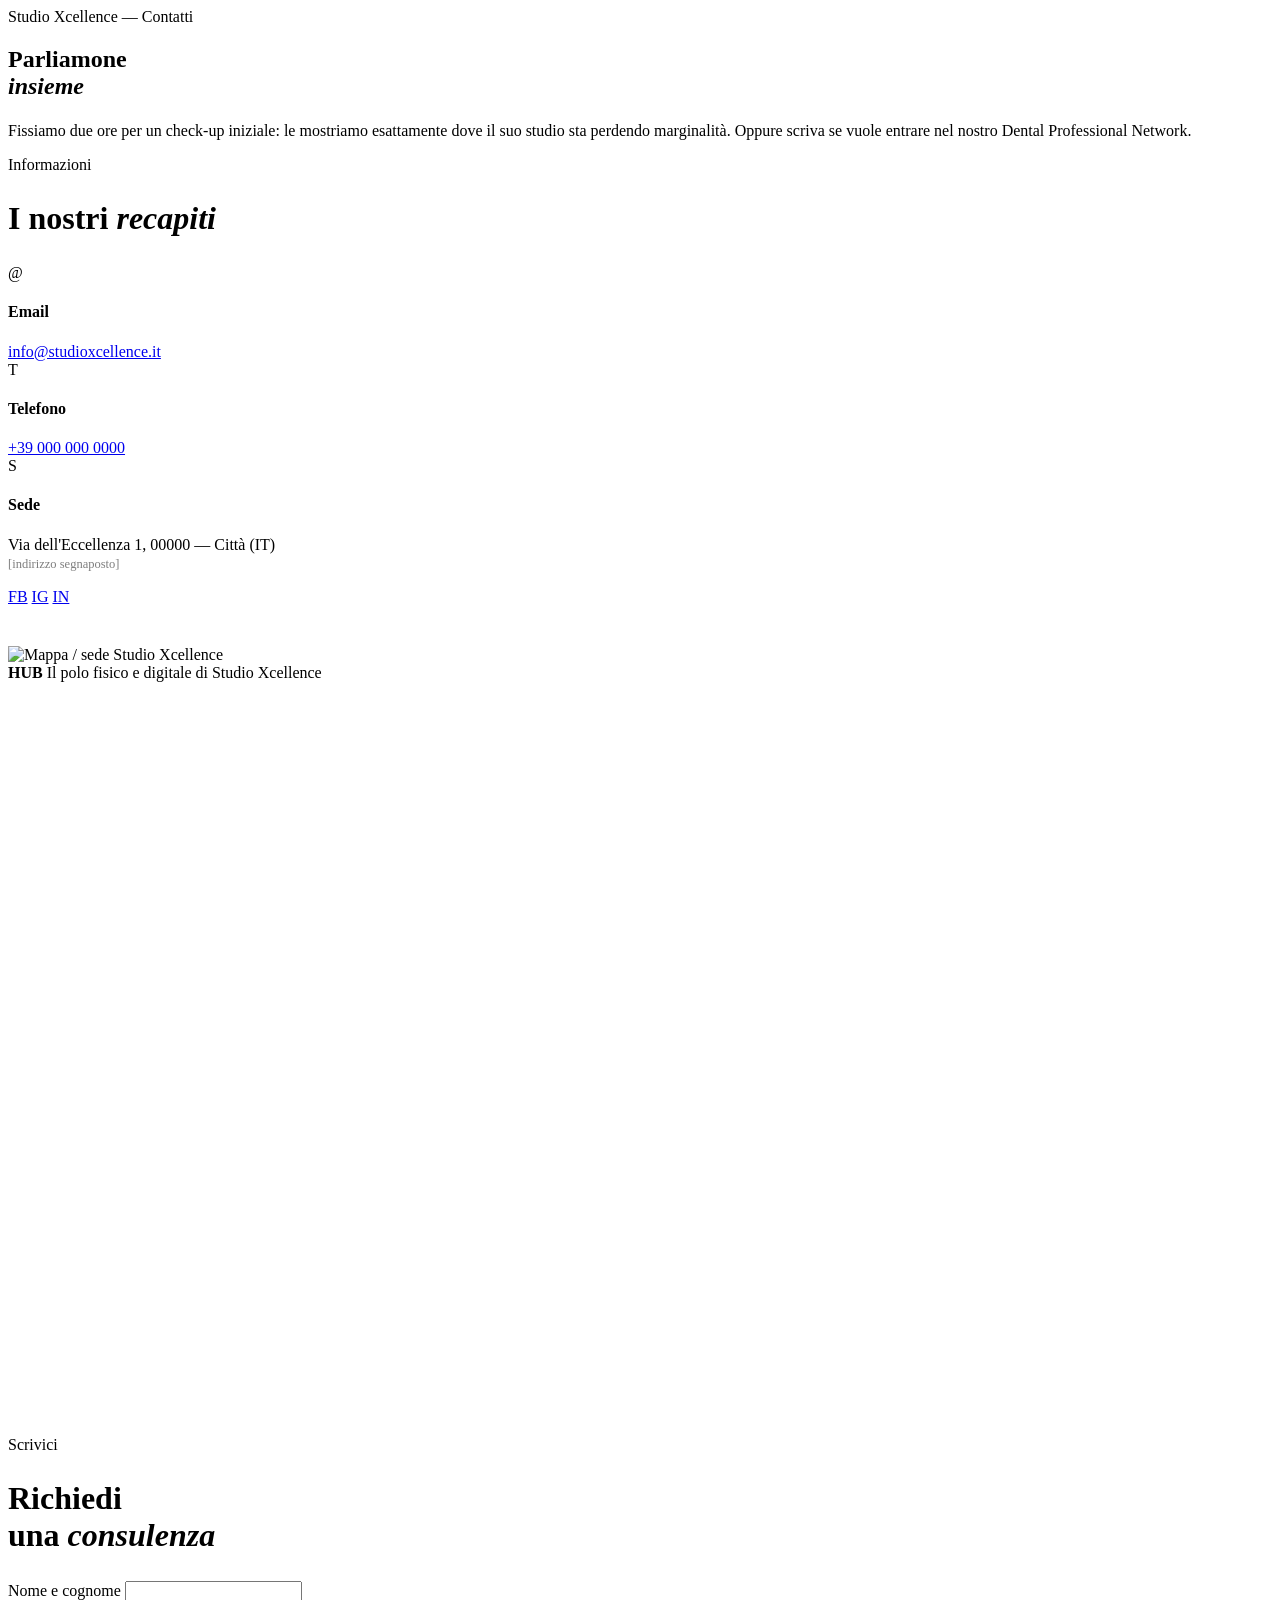
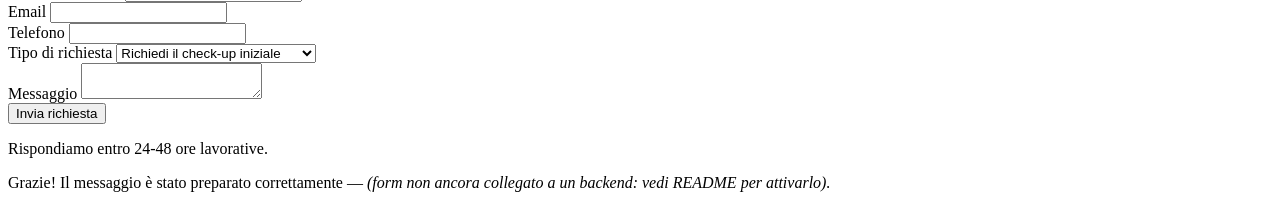
==== contatti.html @ 8a6b2408 "Add files via upload" ====
<!DOCTYPE html>
<html lang="it">
<head>
  <meta charset="UTF-8">
  <meta name="viewport" content="width=device-width, initial-scale=1.0">
  <title>Contatti — Studio Xcellence</title>
  <meta name="description" content="Prenota una consulenza o candidati al network di Studio Xcellence.">
  <link rel="icon" type="image/svg+xml" href="assets/images/logo.svg">
  <link rel="stylesheet" href="assets/css/style.css">
</head>
<body data-page="contatti">
  <div class="grain"></div>
  <div data-include="partials/header.html"></div>

  <main>

    <section class="page-hero">
      <div class="container">
        <span class="breadcrumb">Studio Xcellence — Contatti</span>
        <h1>Parliamone<br><em>insieme</em></h1>
        <p class="section-lead" style="margin-top:22px;">Fissiamo due ore per un check-up iniziale: le mostriamo esattamente dove il suo studio sta perdendo marginalità. Oppure scriva se vuole entrare nel nostro Dental Professional Network.</p>
      </div>
    </section>

    <section class="pad-section-sm on-light">
      <div class="container">
        <div class="contact-wrap">

          <!-- INFO -->
          <div class="reveal">
            <span class="eyebrow">Informazioni</span>
            <h2 class="section-title" style="font-size: 32px;">I nostri <em>recapiti</em></h2>

            <div class="contact-info-item">
              <div class="ic">@</div>
              <div>
                <h4>Email</h4>
                <a href="mailto:info@studioxcellence.it">info@studioxcellence.it</a>
              </div>
            </div>
            <div class="contact-info-item">
              <div class="ic">T</div>
              <div>
                <h4>Telefono</h4>
                <a href="tel:+390000000000">+39 000 000 0000</a>
              </div>
            </div>
            <div class="contact-info-item">
              <div class="ic">S</div>
              <div>
                <h4>Sede</h4>
                <p>Via dell'Eccellenza 1, 00000 — Città (IT)<br><span style="opacity:.5; font-size:12.5px;">[indirizzo segnaposto]</span></p>
              </div>
            </div>

            <div class="social-row">
              <a href="#" aria-label="Facebook">FB</a>
              <a href="#" aria-label="Instagram">IG</a>
              <a href="#" aria-label="LinkedIn">IN</a>
            </div>

            <div class="hero-visual" style="aspect-ratio: 16/10; margin-top: 40px;">
              <img src="assets/images/placeholder-wide-1.svg" alt="Mappa / sede Studio Xcellence">
              <div class="hero-badge" style="left:auto; right:24px;">
                <strong>HUB</strong>
                <span>Il polo fisico e digitale di Studio Xcellence</span>
              </div>
            </div>
          </div>

          <!-- FORM -->
          <div class="reveal">
            <span class="eyebrow">Scrivici</span>
            <h2 class="section-title" style="font-size: 32px;">Richiedi<br>una <em>consulenza</em></h2>

            <form id="contactForm" novalidate>
              <div class="grid grid-2" style="gap: 20px;">
                <div class="form-field">
                  <label for="nome">Nome e cognome</label>
                  <input type="text" id="nome" name="nome" required>
                </div>
                <div class="form-field">
                  <label for="email">Email</label>
                  <input type="email" id="email" name="email" required>
                </div>
              </div>
              <div class="grid grid-2" style="gap: 20px;">
                <div class="form-field">
                  <label for="telefono">Telefono</label>
                  <input type="tel" id="telefono" name="telefono">
                </div>
                <div class="form-field">
                  <label for="richiesta">Tipo di richiesta</label>
                  <select id="richiesta" name="richiesta">
                    <option>Richiedi il check-up iniziale</option>
                    <option>Diventa professionista partner</option>
                    <option>Informazioni sull'Academy</option>
                    <option>Altro</option>
                  </select>
                </div>
              </div>
              <div class="form-field">
                <label for="messaggio">Messaggio</label>
                <textarea id="messaggio" name="messaggio" required></textarea>
              </div>
              <button type="submit" class="btn btn-dark">Invia richiesta</button>
              <p class="form-note">Rispondiamo entro 24-48 ore lavorative.</p>
              <div class="form-success" id="formSuccess">Grazie! Il messaggio è stato preparato correttamente — <em>(form non ancora collegato a un backend: vedi README per attivarlo).</em></div>
            </form>
          </div>

        </div>
      </div>
    </section>

  </main>

  <div data-include="partials/footer.html"></div>
  <script src="assets/js/main.js"></script>
</body>
</html>
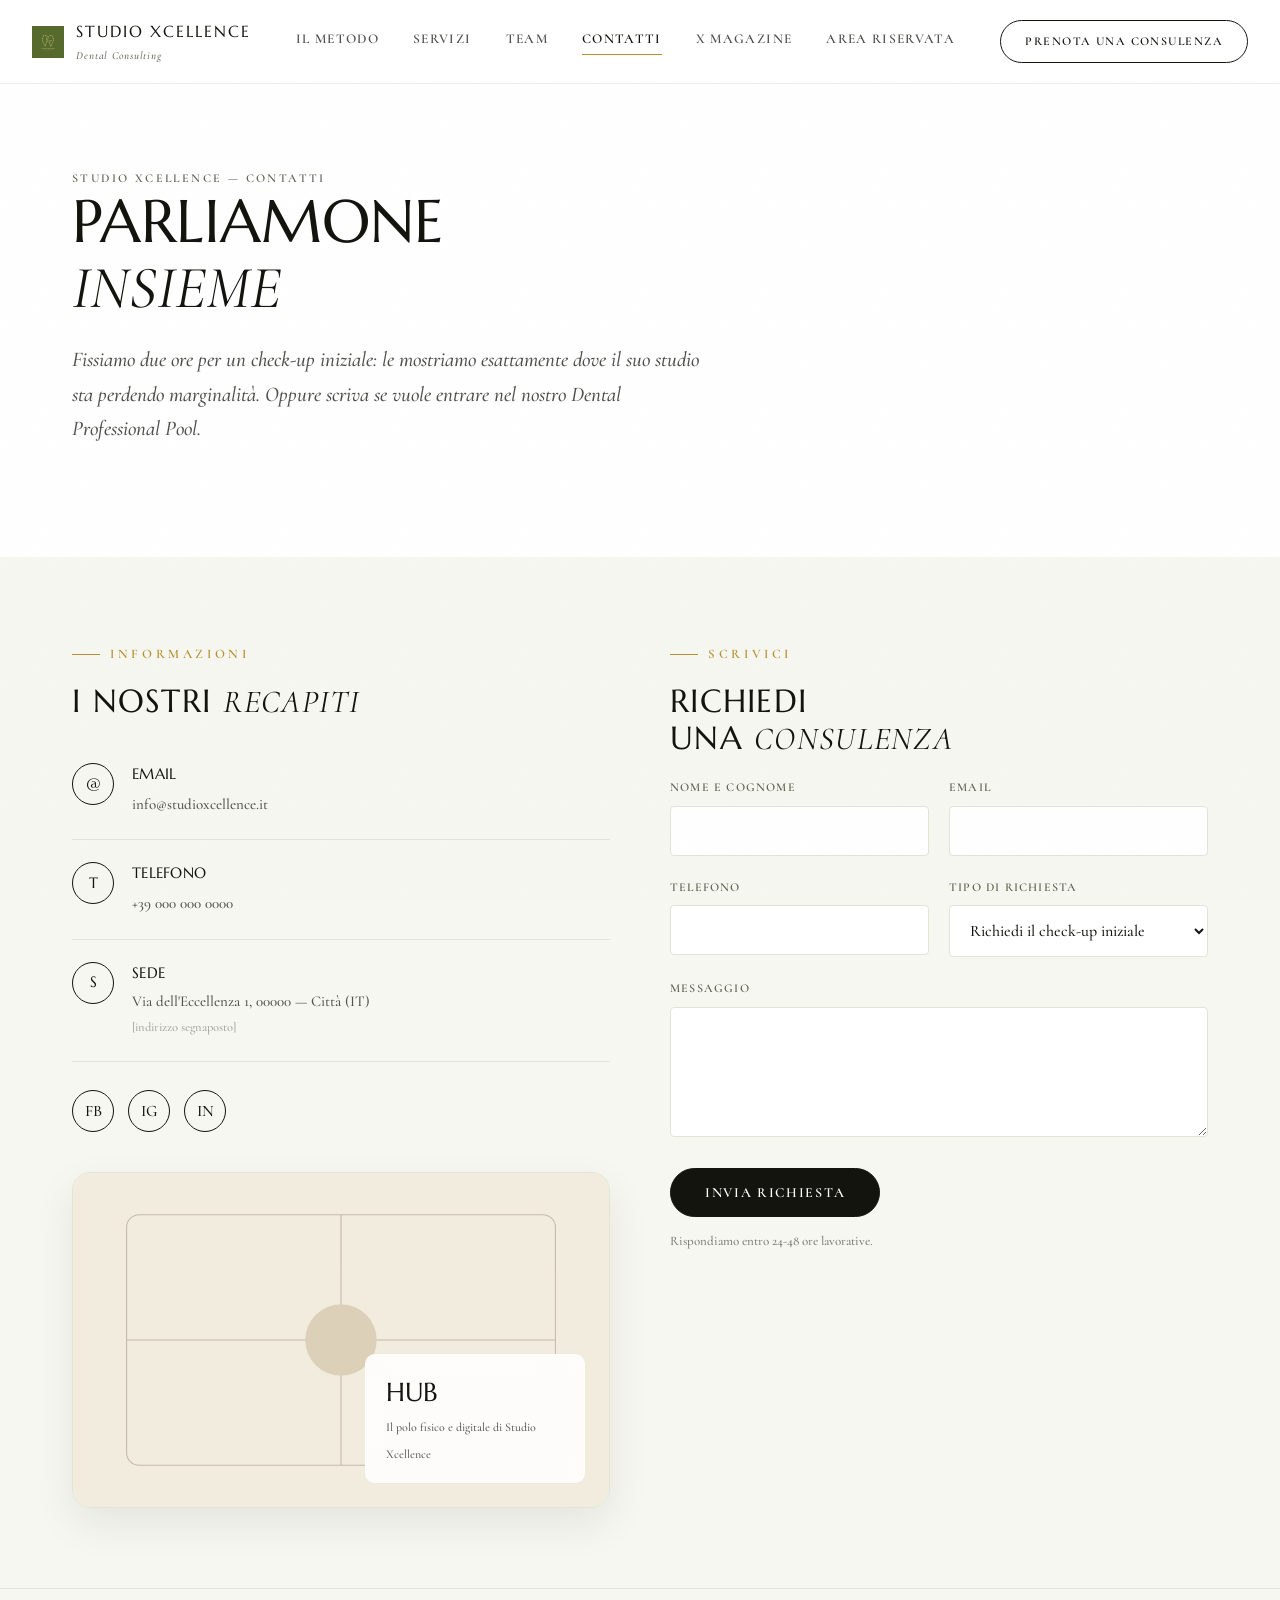
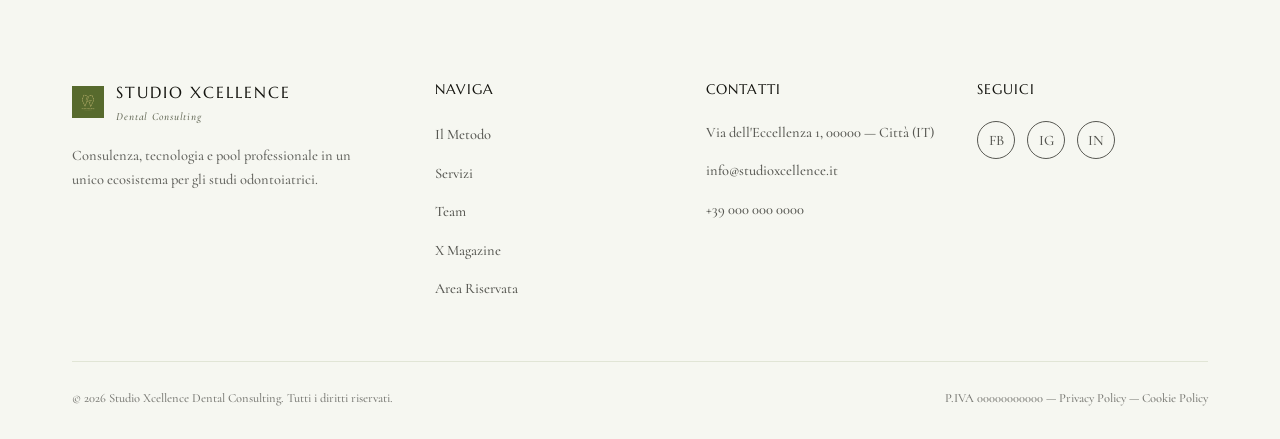
==== commit cbfa5e82: "Aggiunge Area Riservata (prototipo Xscore), logo reale e nuova palette verde/oro - Nuove pagine Area" ====
--- a/contatti.html
+++ b/contatti.html
@@ -4,8 +4,8 @@
   <meta charset="UTF-8">
   <meta name="viewport" content="width=device-width, initial-scale=1.0">
   <title>Contatti — Studio Xcellence</title>
-  <meta name="description" content="Prenota una consulenza o candidati al network di Studio Xcellence.">
-  <link rel="icon" type="image/svg+xml" href="assets/images/logo.svg">
+  <meta name="description" content="Prenota una consulenza o candidati al pool di Studio Xcellence.">
+  <link rel="icon" type="image/webp" href="assets/images/logo.webp">
   <link rel="stylesheet" href="assets/css/style.css">
 </head>
 <body data-page="contatti">
@@ -18,7 +18,7 @@
       <div class="container">
         <span class="breadcrumb">Studio Xcellence — Contatti</span>
         <h1>Parliamone<br><em>insieme</em></h1>
-        <p class="section-lead" style="margin-top:22px;">Fissiamo due ore per un check-up iniziale: le mostriamo esattamente dove il suo studio sta perdendo marginalità. Oppure scriva se vuole entrare nel nostro Dental Professional Network.</p>
+        <p class="section-lead" style="margin-top:22px;">Fissiamo due ore per un check-up iniziale: le mostriamo esattamente dove il suo studio sta perdendo marginalità. Oppure scriva se vuole entrare nel nostro Dental Professional Pool.</p>
       </div>
     </section>
 
--- a/assets/css/style.css
+++ b/assets/css/style.css
@@ -0,0 +1,1038 @@
+/* ==========================================================================
+   STUDIO XCELLENCE — stylesheet unico
+   Come è organizzato questo file (cerca i titoli in MAIUSCOLO):
+   1. FONT
+   2. VARIABILI (colori, spaziature) -> modifica qui per cambiare tutta la palette
+   3. RESET & BASE
+   4. UTILITY (bottoni, badge, testo)
+   5. HEADER / NAV
+   6. HERO
+   7. SEZIONI GENERICHE (titoli, card grid)
+   8. TEAM
+   9. METODO (timeline + tabella comparativa)
+   10. CONTATTI (form)
+   11. X MAGAZINE (testimonianze, articoli, FAQ)
+   12. FOOTER
+   13. TRANSIZIONE PAGINA
+   14. RESPONSIVE
+   ========================================================================== */
+
+/* 1. FONT --------------------------------------------------------------- */
+@import url('https://fonts.googleapis.com/css2?family=Marcellus&family=Cormorant:ital,wght@0,400;0,500;0,600;1,400;1,500&display=swap');
+
+/* 2. VARIABILI ------------------------------------------------------------
+   Palette "verde & oro" — dal brief originale del cliente (opzione 2) e
+   dai colori reali del logo (verde #576A2D, crema #F7DE95, campionati
+   direttamente dal file assets/images/logo.webp). Bianco netto di fondo,
+   nero vero per il testo, verde come colore protagonista (fascia piena
+   nella sezione "La soluzione"), oro come accento. Variante C scelta
+   dall'utente su 3 anteprime — vedi https://claude.ai/artifact/WJuPgYD2PzC4GzhGVdVqMY
+   Cambia questi valori per aggiornare i colori in tutto il sito.        */
+:root {
+  --bg:        #FFFFFF;   /* bianco netto, sfondo di ogni pagina */
+  --surface:   #F6F7F1;   /* bianco-salvia leggero, per card/pannelli/bande chiare */
+  --ink:       #14140F;   /* nero vero, testo principale e fondo scuro (transizione pagina) */
+  --ink-soft:  #5E6350;   /* salvia scuro, testo secondario/etichette/numeri */
+  --line:      #E1E5D6;   /* linea sottile, bordi e separatori */
+
+  --green:      #576A2D;  /* verde brand, identico al logo */
+  --green-deep: #3D4A1F;  /* verde brand più scuro, per hover */
+  --gold:       #B8912F;  /* oro, colore d'accento (opzione 2 del brief) */
+  --gold-soft:  #EFE2BB;  /* oro chiaro, per testo su fondo verde */
+
+  --radius-sm: 4px;
+  --radius-md: 10px;
+  --radius-lg: 18px;
+
+  --shadow-soft: 0 16px 40px rgba(20, 20, 15, 0.08);
+
+  --ease: cubic-bezier(0.65, 0, 0.35, 1);
+
+  --header-h: 84px;
+  --container: 1200px;
+
+  --font-display: 'Marcellus', Georgia, serif;
+  --font-serif: 'Cormorant', Georgia, serif;
+  --font-body: 'Cormorant', Georgia, serif;
+}
+
+/* 3. RESET & BASE --------------------------------------------------------- */
+* { box-sizing: border-box; margin: 0; padding: 0; }
+
+html { scroll-behavior: smooth; }
+
+body {
+  background: var(--bg);
+  color: var(--ink);
+  font-family: var(--font-body);
+  font-weight: 500;
+  line-height: 1.65;
+  overflow-x: hidden;
+  -webkit-font-smoothing: antialiased;
+}
+
+img { max-width: 100%; display: block; }
+
+a { color: inherit; text-decoration: none; }
+
+ul { list-style: none; }
+
+button { font-family: inherit; cursor: pointer; border: none; background: none; color: inherit; }
+
+.container {
+  width: 100%;
+  max-width: var(--container);
+  margin: 0 auto;
+  padding: 0 32px;
+}
+
+main { padding-top: var(--header-h); }
+
+section { position: relative; }
+
+/* texture leggera di sfondo, per non far sembrare l'avorio piatto */
+.grain {
+  position: fixed;
+  inset: 0;
+  pointer-events: none;
+  z-index: 1;
+  opacity: 0.025;
+  background-image: url("data:image/svg+xml,%3Csvg xmlns='http://www.w3.org/2000/svg' width='120' height='120'%3E%3Cfilter id='n'%3E%3CfeTurbulence type='fractalNoise' baseFrequency='0.9' numOctaves='2' stitchTiles='stitch'/%3E%3C/filter%3E%3Crect width='100%25' height='100%25' filter='url(%23n)'/%3E%3C/svg%3E");
+  mix-blend-mode: multiply;
+}
+
+/* 4. UTILITY --------------------------------------------------------------*/
+.eyebrow {
+  display: inline-flex;
+  align-items: center;
+  gap: 10px;
+  font-family: var(--font-body);
+  font-weight: 600;
+  font-size: 13px;
+  letter-spacing: 0.28em;
+  text-transform: uppercase;
+  color: var(--gold);
+  margin-bottom: 18px;
+}
+.eyebrow::before {
+  content: '';
+  width: 28px;
+  height: 1px;
+  background: var(--gold);
+}
+
+.section-title {
+  font-family: var(--font-display);
+  font-weight: 400;
+  text-transform: uppercase;
+  letter-spacing: 0.04em;
+  font-size: clamp(30px, 4vw, 46px);
+  line-height: 1.15;
+  color: var(--ink);
+  margin-bottom: 20px;
+}
+.section-title em {
+  font-style: italic;
+  font-family: var(--font-serif);
+  color: var(--ink);
+}
+
+.section-lead {
+  font-family: var(--font-serif);
+  font-style: italic;
+  font-weight: 500;
+  font-size: clamp(17px, 2vw, 21px);
+  color: var(--ink);
+  opacity: 0.75;
+  max-width: 640px;
+  margin-bottom: 40px;
+}
+
+.btn {
+  display: inline-flex;
+  align-items: center;
+  justify-content: center;
+  gap: 10px;
+  padding: 15px 34px;
+  border-radius: 999px;
+  font-family: var(--font-body);
+  font-size: 14px;
+  font-weight: 600;
+  letter-spacing: 0.12em;
+  text-transform: uppercase;
+  transition: transform 0.35s var(--ease), box-shadow 0.35s var(--ease), background 0.35s var(--ease), color .35s var(--ease), border-color .35s var(--ease);
+  white-space: nowrap;
+}
+.btn-primary {
+  background: var(--ink);
+  color: var(--bg);
+  border: 1px solid var(--ink);
+}
+.btn-primary:hover { transform: translateY(-2px); box-shadow: var(--shadow-soft); background: transparent; color: var(--ink); }
+.btn-outline {
+  border: 1px solid var(--ink);
+  color: var(--ink);
+}
+.btn-outline:hover { background: var(--ink); color: var(--bg); transform: translateY(-2px); }
+.btn-dark {
+  background: var(--ink);
+  color: var(--bg);
+  border: 1px solid var(--ink);
+}
+.btn-dark:hover { background: transparent; color: var(--ink); transform: translateY(-2px); }
+
+.pad-section { padding: 120px 0; }
+.pad-section-sm { padding: 80px 0; }
+
+/* banda leggermente più profonda dell'avorio di fondo, per dare respiro tra sezioni */
+.on-light {
+  background: var(--surface);
+}
+
+.text-center { text-align: center; }
+.mx-auto { margin-left: auto; margin-right: auto; }
+
+.reveal {
+  opacity: 0;
+  transform: translateY(28px);
+  transition: opacity 0.8s var(--ease), transform 0.8s var(--ease);
+}
+.reveal.is-visible { opacity: 1; transform: translateY(0); }
+
+/* 5. HEADER / NAV --------------------------------------------------------- */
+.site-header {
+  position: fixed;
+  top: 0; left: 0; right: 0;
+  z-index: 100;
+  height: var(--header-h);
+  display: flex;
+  align-items: center;
+  background: rgba(255, 255, 255, 0.72);
+  backdrop-filter: blur(14px) saturate(120%);
+  -webkit-backdrop-filter: blur(14px) saturate(120%);
+  border-bottom: 1px solid rgba(20, 20, 15, 0.08);
+  transition: background 0.4s var(--ease), border-color 0.4s var(--ease), box-shadow 0.4s var(--ease);
+}
+.site-header.is-scrolled {
+  background: rgba(255, 255, 255, 0.92);
+  border-color: var(--line);
+  box-shadow: 0 8px 24px rgba(20, 20, 15, 0.06);
+}
+
+.nav-glass {
+  width: 100%;
+  max-width: 1320px;
+  margin: 0 auto;
+  display: flex;
+  align-items: center;
+  justify-content: space-between;
+  padding: 0 32px;
+}
+
+.brand {
+  display: flex;
+  align-items: center;
+  gap: 12px;
+  font-family: var(--font-display);
+  font-size: 16px;
+  letter-spacing: 0.12em;
+  text-transform: uppercase;
+  color: var(--ink);
+}
+.brand img { height: 32px; width: auto; }
+.brand .brand-sub {
+  display: block;
+  font-family: var(--font-serif);
+  font-style: italic;
+  font-size: 11px;
+  letter-spacing: 0.08em;
+  color: var(--ink-soft);
+  text-transform: none;
+  margin-top: 2px;
+}
+
+.nav-links {
+  display: flex;
+  align-items: center;
+  gap: 34px;
+}
+.nav-links a {
+  font-family: var(--font-body);
+  font-weight: 600;
+  font-size: 13.5px;
+  letter-spacing: 0.1em;
+  text-transform: uppercase;
+  color: var(--ink);
+  opacity: 0.75;
+  position: relative;
+  padding-bottom: 4px;
+  transition: opacity 0.3s;
+}
+.nav-links a::after {
+  content: '';
+  position: absolute;
+  left: 0; bottom: 0;
+  width: 0; height: 1px;
+  background: var(--gold);
+  transition: width 0.35s var(--ease);
+}
+.nav-links a:hover { opacity: 1; }
+.nav-links a:hover::after,
+.nav-links a.active::after { width: 100%; }
+.nav-links a.active { opacity: 1; }
+
+.nav-cta { display: flex; align-items: center; gap: 18px; }
+.nav-cta .btn { padding: 11px 24px; font-size: 12px; }
+.nav-cta .btn-outline { border-color: var(--ink); color: var(--ink); }
+.nav-cta .btn-outline:hover { background: var(--ink); color: var(--bg); }
+
+.nav-toggle {
+  display: none;
+  flex-direction: column;
+  gap: 5px;
+  padding: 6px;
+}
+.nav-toggle span { width: 22px; height: 1.5px; background: var(--ink); border-radius: 2px; transition: transform .3s, opacity .3s; }
+
+/* 6. HERO ------------------------------------------------------------------*/
+.hero {
+  min-height: 92vh;
+  display: flex;
+  align-items: center;
+  padding-top: var(--header-h);
+  position: relative;
+  overflow: hidden;
+}
+.hero-inner {
+  position: relative;
+  z-index: 2;
+  display: flex;
+  flex-direction: column;
+  align-items: center;
+  text-align: center;
+  max-width: 760px;
+  margin: 0 auto;
+  width: 100%;
+}
+.hero-kicker {
+  font-family: var(--font-serif);
+  font-style: italic;
+  font-weight: 500;
+  font-size: 20px;
+  color: var(--ink-soft);
+  margin-bottom: 22px;
+}
+.hero h1 {
+  font-family: var(--font-display);
+  font-weight: 400;
+  text-transform: uppercase;
+  font-size: clamp(46px, 6.5vw, 84px);
+  line-height: 1.02;
+  letter-spacing: 0.02em;
+  color: var(--ink);
+}
+.hero h1 span { font-style: italic; font-family: var(--font-serif); color: var(--green); }
+.hero-desc {
+  margin-top: 26px;
+  max-width: 560px;
+  font-size: 18px;
+  color: var(--ink);
+  opacity: 0.72;
+}
+.hero-actions {
+  margin-top: 44px;
+  display: flex;
+  justify-content: center;
+  gap: 18px;
+  flex-wrap: wrap;
+}
+.hero-visual {
+  position: relative;
+  border-radius: var(--radius-lg);
+  overflow: hidden;
+  aspect-ratio: 4/5;
+  border: 1px solid var(--line);
+  box-shadow: var(--shadow-soft);
+}
+.hero-visual img { width: 100%; height: 100%; object-fit: cover; }
+.hero-badge {
+  position: absolute;
+  left: 24px; bottom: 24px;
+  z-index: 2;
+  background: rgba(255, 255, 255,0.85);
+  backdrop-filter: blur(10px);
+  border: 1px solid rgba(255, 255, 255,0.6);
+  border-radius: var(--radius-md);
+  padding: 16px 20px;
+  max-width: 220px;
+  color: var(--ink);
+}
+.hero-badge strong { display: block; font-family: var(--font-display); font-size: 26px; font-weight: 400; color: var(--ink); }
+.hero-badge span { font-size: 12px; opacity: 0.7; }
+
+/* page hero (pagine interne, più basso della hero home) ------------------ */
+.page-hero {
+  padding: 80px 0 70px;
+  position: relative;
+}
+.page-hero h1 {
+  font-family: var(--font-display);
+  text-transform: uppercase;
+  font-weight: 400;
+  font-size: clamp(36px, 5vw, 60px);
+  line-height: 1.08;
+  color: var(--ink);
+}
+.page-hero h1 em { font-style: italic; font-family: var(--font-serif); }
+.breadcrumb {
+  font-family: var(--font-body);
+  font-weight: 600;
+  font-size: 12px;
+  letter-spacing: 0.2em;
+  text-transform: uppercase;
+  color: var(--ink-soft);
+  margin-bottom: 18px;
+}
+
+/* 7. SEZIONI / CARD GRID ---------------------------------------------------*/
+.grid {
+  display: grid;
+  gap: 28px;
+}
+.grid-2 { grid-template-columns: repeat(2, 1fr); }
+.grid-3 { grid-template-columns: repeat(3, 1fr); }
+.grid-4 { grid-template-columns: repeat(4, 1fr); }
+
+.card {
+  background: var(--surface);
+  border: 1px solid var(--line);
+  border-radius: var(--radius-md);
+  padding: 38px 34px;
+  transition: transform 0.4s var(--ease), border-color 0.4s var(--ease), box-shadow 0.4s var(--ease);
+}
+.card:hover {
+  transform: translateY(-6px);
+  border-color: var(--ink-soft);
+  box-shadow: var(--shadow-soft);
+}
+.card-icon {
+  font-family: var(--font-display);
+  font-style: italic;
+  font-size: 20px;
+  color: var(--gold);
+  margin-bottom: 22px;
+  letter-spacing: 0.04em;
+}
+.card h3 {
+  font-family: var(--font-display);
+  font-weight: 400;
+  text-transform: uppercase;
+  font-size: 19px;
+  letter-spacing: 0.04em;
+  margin-bottom: 12px;
+  color: var(--ink);
+}
+.card p { font-size: 15.5px; opacity: 0.72; }
+.card ul { margin-top: 16px; display: flex; flex-direction: column; gap: 8px; }
+.card ul li {
+  font-size: 15px;
+  opacity: 0.75;
+  padding-left: 18px;
+  position: relative;
+}
+.card ul li::before {
+  content: '';
+  position: absolute; left: 0; top: 10px;
+  width: 6px; height: 1px;
+  background: var(--ink-soft);
+}
+
+/* lista puntata riutilizzabile fuori dalle card (stesso stile a trattino) */
+.dash-list { display: flex; flex-direction: column; gap: 14px; }
+.dash-list li {
+  padding-left: 18px;
+  position: relative;
+  font-size: 15.5px;
+  opacity: 0.75;
+}
+.dash-list li::before {
+  content: '';
+  position: absolute; left: 0; top: 10px;
+  width: 6px; height: 1px;
+  background: var(--ink-soft);
+}
+
+/* nuvola di tag (es. specializzazioni professionali) */
+.tag-group { margin-bottom: 40px; }
+.tag-group:last-child { margin-bottom: 0; }
+.tag-group h3 {
+  font-family: var(--font-display);
+  font-weight: 400;
+  text-transform: uppercase;
+  font-size: 21px;
+  letter-spacing: 0.03em;
+  color: var(--ink);
+  margin-bottom: 6px;
+}
+.tag-group p {
+  font-size: 14.5px;
+  opacity: 0.65;
+  margin-bottom: 18px;
+  max-width: 560px;
+}
+.tag-cloud { display: flex; flex-wrap: wrap; gap: 10px; }
+.tag {
+  font-family: var(--font-body);
+  font-weight: 600;
+  font-size: 12.5px;
+  letter-spacing: 0.03em;
+  text-transform: uppercase;
+  padding: 9px 18px;
+  border-radius: 999px;
+  border: 1px solid var(--line);
+  color: var(--ink-soft);
+}
+
+/* card "problema": stessa veste sobria delle altre card, numerate in numeri romani */
+.problem-card {
+  padding: 34px;
+  border-radius: var(--radius-md);
+  background: var(--surface);
+  border: 1px solid var(--line);
+}
+.problem-card h3 { font-family: var(--font-display); font-weight: 400; text-transform: uppercase; font-size: 18px; letter-spacing: 0.03em; margin-bottom: 10px; color: var(--ink); }
+.problem-card p { font-size: 15px; opacity: 0.72; }
+
+/* numbered step */
+.step {
+  display: flex;
+  gap: 24px;
+  padding: 30px 0;
+  border-bottom: 1px solid var(--line);
+}
+.step:last-child { border-bottom: none; }
+.step-num {
+  font-family: var(--font-display);
+  font-style: italic;
+  font-size: 30px;
+  color: var(--ink-soft);
+  min-width: 64px;
+}
+.step h3 { font-family: var(--font-display); font-weight: 400; text-transform: uppercase; font-size: 19px; letter-spacing: 0.03em; margin-bottom: 8px; color: var(--ink); }
+.step p { opacity: 0.7; font-size: 15.5px; max-width: 620px; }
+
+/* 8. TEAM ------------------------------------------------------------------*/
+.team-grid {
+  display: grid;
+  grid-template-columns: repeat(3, 1fr);
+  gap: 32px;
+}
+.team-card {
+  perspective: 1400px;
+  height: 420px;
+}
+.team-card-inner {
+  position: relative;
+  width: 100%; height: 100%;
+  transition: transform 0.7s var(--ease);
+  transform-style: preserve-3d;
+  border-radius: var(--radius-lg);
+}
+.team-card:hover .team-card-inner,
+.team-card.is-flipped .team-card-inner { transform: rotateY(180deg); }
+
+.team-face {
+  position: absolute; inset: 0;
+  backface-visibility: hidden;
+  border-radius: var(--radius-lg);
+  overflow: hidden;
+  border: 1px solid var(--line);
+  background: var(--surface);
+  box-shadow: 0 12px 30px rgba(20, 20, 15,0.08);
+}
+.team-face.front { display: flex; flex-direction: column; }
+.team-face.front .photo { flex: 1; position: relative; overflow: hidden; }
+.team-face.front .photo img { width: 100%; height: 100%; object-fit: cover; transition: transform .6s var(--ease); }
+.team-card:hover .photo img { transform: scale(1.06); }
+.team-face.front .photo::after {
+  content: '';
+  position: absolute; inset: 0;
+  background: linear-gradient(180deg, rgba(20, 20, 15,0) 55%, rgba(20, 20, 15,0.7) 100%);
+}
+.team-face.front .info { padding: 20px 22px; position: relative; z-index: 2; margin-top: -70px; }
+.team-face.front .info h3 { font-family: var(--font-display); font-weight: 400; text-transform: uppercase; font-size: 19px; color: var(--bg); }
+.team-face.front .info span { font-size: 12px; letter-spacing: 0.1em; text-transform: uppercase; color: var(--bg); opacity: 0.75; }
+
+.team-face.back {
+  transform: rotateY(180deg);
+  padding: 34px;
+  display: flex;
+  flex-direction: column;
+  justify-content: center;
+  color: var(--ink);
+  background: var(--surface);
+}
+.team-face.back h3 { font-family: var(--font-display); font-weight: 400; text-transform: uppercase; font-size: 21px; color: var(--ink); margin-bottom: 6px; }
+.team-face.back .role { font-family: var(--font-body); font-weight: 600; font-size: 12px; letter-spacing: 0.1em; text-transform: uppercase; color: var(--ink-soft); margin-bottom: 16px; display: block; }
+.team-face.back p { font-size: 15px; opacity: 0.75; margin-bottom: 18px; }
+.team-face.back .socials { display: flex; gap: 12px; }
+.team-face.back .socials a {
+  width: 34px; height: 34px;
+  border-radius: 50%;
+  border: 1px solid var(--ink-soft);
+  display: flex; align-items: center; justify-content: center;
+  font-size: 13px;
+  transition: background .3s, color .3s, border-color .3s;
+}
+.team-face.back .socials a:hover { background: var(--ink); border-color: var(--ink); color: var(--bg); }
+
+.team-card::after {
+  content: '';
+  position: absolute; inset: -1px;
+  border-radius: var(--radius-lg);
+  box-shadow: 0 0 0 rgba(20, 20, 15,0);
+  transition: box-shadow 0.5s var(--ease);
+  pointer-events: none;
+}
+.team-card:hover::after { box-shadow: 0 18px 46px rgba(20, 20, 15,0.16); }
+
+/* 9. METODO: tabella comparativa -------------------------------------------*/
+.compare-table {
+  width: 100%;
+  border-collapse: collapse;
+  margin-top: 20px;
+  overflow: hidden;
+  border-radius: var(--radius-md);
+  background: var(--surface);
+  border: 1px solid var(--line);
+}
+.compare-table th, .compare-table td {
+  padding: 20px 24px;
+  text-align: left;
+  font-size: 15px;
+  border-bottom: 1px solid var(--line);
+  color: var(--ink);
+}
+.compare-table th {
+  font-family: var(--font-body);
+  font-weight: 600;
+  text-transform: uppercase;
+  font-size: 12.5px;
+  letter-spacing: 0.1em;
+  color: var(--ink-soft);
+}
+.compare-table td:first-child, .compare-table th:first-child { font-family: var(--font-display); font-weight: 400; text-transform: uppercase; font-size: 13.5px; letter-spacing: 0.03em; width: 22%; }
+.compare-table tbody tr:last-child td { border-bottom: none; }
+.compare-table td.win { background: var(--bg); font-weight: 600; }
+
+/* vision quote */
+.quote-block {
+  border-left: 1px solid var(--ink);
+  padding-left: 32px;
+  margin: 60px 0;
+}
+.quote-block p {
+  font-family: var(--font-serif);
+  font-style: italic;
+  font-weight: 500;
+  font-size: clamp(22px, 3vw, 32px);
+  line-height: 1.45;
+  color: var(--ink);
+}
+.quote-block span { display: block; margin-top: 18px; font-family: var(--font-body); font-weight: 600; font-size: 12px; letter-spacing: 0.16em; text-transform: uppercase; color: var(--ink-soft); }
+
+/* 10. CONTATTI --------------------------------------------------------------*/
+.contact-wrap {
+  display: grid;
+  grid-template-columns: 1fr 1fr;
+  gap: 60px;
+  align-items: start;
+}
+.contact-info-item {
+  display: flex;
+  gap: 18px;
+  padding: 22px 0;
+  border-bottom: 1px solid var(--line);
+}
+.contact-info-item .ic {
+  width: 42px; height: 42px;
+  border-radius: 50%;
+  border: 1px solid var(--ink);
+  color: var(--ink);
+  display: flex; align-items: center; justify-content: center;
+  flex-shrink: 0;
+  font-family: var(--font-display);
+  font-size: 15px;
+}
+.contact-info-item h4 { font-family: var(--font-display); font-weight: 400; text-transform: uppercase; font-size: 14.5px; letter-spacing: 0.02em; margin-bottom: 4px; }
+.contact-info-item p, .contact-info-item a { font-size: 15px; opacity: 0.72; }
+
+.social-row { display: flex; gap: 14px; margin-top: 28px; }
+.social-row a {
+  width: 42px; height: 42px;
+  border-radius: 50%;
+  border: 1px solid var(--ink);
+  color: var(--ink);
+  display: flex; align-items: center; justify-content: center;
+  transition: background .3s, color .3s;
+}
+.social-row a:hover { background: var(--ink); color: var(--bg); }
+
+.form-field { margin-bottom: 22px; }
+.form-field label {
+  display: block;
+  font-family: var(--font-body);
+  font-weight: 600;
+  font-size: 12px;
+  letter-spacing: 0.1em;
+  text-transform: uppercase;
+  margin-bottom: 8px;
+  color: var(--ink-soft);
+}
+.form-field input,
+.form-field select,
+.form-field textarea {
+  width: 100%;
+  padding: 14px 16px;
+  border-radius: var(--radius-sm);
+  border: 1px solid var(--line);
+  background: var(--bg);
+  font-family: var(--font-body);
+  font-weight: 500;
+  font-size: 16px;
+  color: var(--ink);
+  transition: border-color .3s;
+}
+.form-field input:focus,
+.form-field select:focus,
+.form-field textarea:focus { outline: none; border-color: var(--ink); }
+.form-field textarea { resize: vertical; min-height: 130px; }
+.form-note { font-size: 13px; opacity: 0.55; margin-top: 14px; }
+.form-success {
+  display: none;
+  padding: 18px 20px;
+  border-radius: var(--radius-sm);
+  background: var(--surface);
+  border: 1px solid var(--ink);
+  color: var(--ink);
+  font-size: 14.5px;
+  margin-top: 18px;
+}
+.form-success.is-visible { display: block; }
+
+/* 11. X MAGAZINE --------------------------------------------------------------*/
+.tabs {
+  display: flex;
+  gap: 8px;
+  margin-bottom: 46px;
+  flex-wrap: wrap;
+}
+.tab-btn {
+  padding: 12px 26px;
+  border-radius: 999px;
+  border: 1px solid var(--ink);
+  font-family: var(--font-body);
+  font-weight: 600;
+  font-size: 12.5px;
+  letter-spacing: 0.1em;
+  text-transform: uppercase;
+  color: var(--ink);
+  opacity: 0.65;
+  transition: all .3s var(--ease);
+}
+.tab-btn.active, .tab-btn:hover { opacity: 1; background: var(--ink); color: var(--bg); }
+
+.tab-panel { display: none; }
+.tab-panel.active { display: block; }
+
+.testimonial-card {
+  background: var(--surface);
+  border: 1px solid var(--line);
+  border-radius: var(--radius-md);
+  padding: 32px;
+}
+.testimonial-card .stars { color: var(--ink-soft); font-size: 14px; margin-bottom: 16px; letter-spacing: 3px; }
+.testimonial-card p { font-family: var(--font-serif); font-style: italic; font-weight: 500; font-size: 17.5px; line-height: 1.55; margin-bottom: 22px; color: var(--ink); }
+.testimonial-author { display: flex; align-items: center; gap: 14px; }
+.testimonial-author img { width: 44px; height: 44px; border-radius: 50%; object-fit: cover; }
+.testimonial-author strong { display: block; font-family: var(--font-display); font-weight: 400; font-size: 14px; text-transform: uppercase; color: var(--ink); }
+.testimonial-author span { font-size: 12px; opacity: 0.6; }
+
+.article-card { display: flex; flex-direction: column; }
+.article-card .thumb { border-radius: var(--radius-md); overflow: hidden; aspect-ratio: 16/10; margin-bottom: 20px; }
+.article-card .thumb img { width: 100%; height: 100%; object-fit: cover; transition: transform .5s var(--ease); }
+.article-card:hover .thumb img { transform: scale(1.05); }
+.article-card .tag { font-family: var(--font-body); font-weight: 600; font-size: 11px; letter-spacing: 0.14em; text-transform: uppercase; color: var(--ink-soft); margin-bottom: 10px; }
+.article-card h3 { font-family: var(--font-display); font-weight: 400; text-transform: uppercase; font-size: 18px; margin-bottom: 10px; color: var(--ink); }
+.article-card p { font-size: 14.5px; opacity: 0.7; }
+.article-card .read-more { margin-top: 16px; font-family: var(--font-body); font-weight: 600; font-size: 12px; letter-spacing: 0.1em; text-transform: uppercase; color: var(--ink); }
+
+.faq-item {
+  border-bottom: 1px solid var(--line);
+}
+.faq-q {
+  width: 100%;
+  display: flex;
+  align-items: center;
+  justify-content: space-between;
+  padding: 26px 0;
+  text-align: left;
+  font-family: var(--font-display);
+  font-weight: 400;
+  text-transform: uppercase;
+  font-size: 15.5px;
+  letter-spacing: 0.02em;
+  color: var(--ink);
+}
+.faq-q .plus { font-family: var(--font-display); font-size: 20px; color: var(--ink-soft); transition: transform .3s var(--ease); }
+.faq-item.open .faq-q .plus { transform: rotate(45deg); }
+.faq-a {
+  max-height: 0;
+  overflow: hidden;
+  transition: max-height 0.4s var(--ease);
+}
+/* Stato aperto "di default" (es. prima FAQ già espansa al caricamento):
+   un max-height alto basta perché il contenuto reale è più corto;
+   al primo click il JS calcola comunque il valore esatto in px. */
+.faq-item.open .faq-a { max-height: 1000px; }
+.faq-a p { padding-bottom: 26px; font-size: 15px; opacity: 0.72; max-width: 720px; }
+
+/* 12. FOOTER -----------------------------------------------------------------*/
+.site-footer {
+  background: var(--surface);
+  color: var(--ink);
+  padding: 90px 0 30px;
+  position: relative;
+  z-index: 2;
+  border-top: 1px solid var(--line);
+}
+.footer-grid {
+  display: grid;
+  grid-template-columns: 1.4fr 1fr 1fr 1fr;
+  gap: 40px;
+  padding-bottom: 60px;
+  border-bottom: 1px solid var(--line);
+}
+.footer-brand .brand { margin-bottom: 18px; }
+.footer-brand p { font-size: 14.5px; opacity: 0.65; max-width: 300px; }
+.footer-col h4 { font-family: var(--font-display); font-weight: 400; text-transform: uppercase; font-size: 13.5px; letter-spacing: 0.08em; color: var(--ink); margin-bottom: 20px; }
+.footer-col ul { display: flex; flex-direction: column; gap: 12px; }
+.footer-col a, .footer-col p { font-size: 14.5px; opacity: 0.7; }
+.footer-col a:hover { opacity: 1; }
+.footer-bottom {
+  display: flex;
+  justify-content: space-between;
+  align-items: center;
+  padding-top: 26px;
+  font-size: 12.5px;
+  opacity: 0.55;
+  flex-wrap: wrap;
+  gap: 12px;
+}
+.footer-socials { display: flex; gap: 12px; }
+.footer-socials a {
+  width: 38px; height: 38px;
+  border-radius: 50%;
+  border: 1px solid var(--ink);
+  display: flex; align-items: center; justify-content: center;
+  transition: background .3s, color .3s;
+}
+.footer-socials a:hover { background: var(--ink); color: var(--bg); }
+
+/* 13. TRANSIZIONE PAGINA ------------------------------------------------------*/
+/* L'unico momento scuro del sito: un sipario che copre lo schermo al cambio
+   pagina, per dare un piccolo "colpo d'occhio" senza intaccare la quiete
+   cromatica del resto del sito (che resta sempre avorio/monocromatico). */
+.page-transition {
+  position: fixed;
+  inset: 0;
+  z-index: 9999;
+  background: var(--ink);
+  transform: scaleY(0);
+  transform-origin: bottom;
+  pointer-events: none;
+}
+.page-transition.leaving {
+  animation: coverUp 0.6s var(--ease) forwards;
+  pointer-events: all;
+}
+.page-transition.entering {
+  transform: scaleY(1);
+  animation: coverDown 0.6s var(--ease) forwards;
+  pointer-events: all;
+}
+@keyframes coverUp { from { transform: scaleY(0); transform-origin: bottom; } to { transform: scaleY(1); transform-origin: bottom; } }
+@keyframes coverDown { from { transform: scaleY(1); transform-origin: top; } to { transform: scaleY(0); transform-origin: top; } }
+.page-transition .mark {
+  position: absolute;
+  top: 50%; left: 50%;
+  transform: translate(-50%, -50%);
+  font-family: var(--font-display);
+  font-style: italic;
+  text-transform: uppercase;
+  letter-spacing: 0.2em;
+  font-size: 14px;
+  color: var(--bg);
+  opacity: 0;
+}
+.page-transition.leaving .mark { animation: fadeMark 0.6s var(--ease) forwards; }
+@keyframes fadeMark { 0% { opacity: 0; } 50% { opacity: 1; } 100% { opacity: 0; } }
+
+body.is-loaded .page-transition { transform: scaleY(0); }
+
+/* 14. RESPONSIVE --------------------------------------------------------------*/
+@media (max-width: 980px) {
+  .hero-visual { order: -1; aspect-ratio: 16/10; }
+  .grid-4 { grid-template-columns: repeat(2, 1fr); }
+  .grid-3 { grid-template-columns: repeat(2, 1fr); }
+  .team-grid { grid-template-columns: repeat(2, 1fr); }
+  .contact-wrap { grid-template-columns: 1fr; }
+  .footer-grid { grid-template-columns: 1fr 1fr; }
+}
+
+@media (max-width: 720px) {
+  .container { padding: 0 22px; }
+  .nav-links { position: fixed; top: var(--header-h); left: 16px; right: 16px; flex-direction: column; align-items: flex-start; gap: 4px; background: rgba(255, 255, 255,0.98); backdrop-filter: blur(20px); border-radius: var(--radius-md); padding: 18px; border: 1px solid var(--line); transform: translateY(-12px); opacity: 0; pointer-events: none; transition: all .35s var(--ease); box-shadow: var(--shadow-soft); }
+  .nav-links.is-open { transform: translateY(0); opacity: 1; pointer-events: all; }
+  .nav-links a { padding: 12px 6px; width: 100%; }
+  .nav-cta .btn-outline { display: none; }
+  .nav-toggle { display: flex; }
+  .grid-4, .grid-3, .grid-2 { grid-template-columns: 1fr; }
+  .team-grid { grid-template-columns: 1fr; }
+  .team-card { height: 460px; }
+  .pad-section { padding: 80px 0; }
+  .footer-grid { grid-template-columns: 1fr; gap: 32px; }
+  .compare-table { display: block; overflow-x: auto; white-space: nowrap; }
+}
+
+/* 15. AREA RISERVATA -----------------------------------------------------
+   Prototipo visivo (dati finti, salvati in localStorage, nessun backend
+   vero) per l'Area Professionista / Area Studio / Area Team. Riusa le
+   utility esistenti (.btn, .card, .form-field, .page-hero, .eyebrow...)
+   e aggiunge solo i componenti che non esistevano già.                 */
+
+[hidden] { display: none !important; } /* alcuni componenti qui sotto impostano un display esplicito (es. .modal-overlay), che altrimenti vincerebbe sull'attributo hidden */
+
+.ar-narrow { max-width: 460px; margin: 0 auto; }
+.ar-narrow.card { padding: 44px 40px; }
+.ar-narrow .btn { width: 100%; margin-top: 8px; }
+.ar-note { text-align: center; margin-top: 40px; font-size: 14px; opacity: .65; }
+.ar-note a, .ar-note button { font-family: inherit; font-size: inherit; color: inherit; text-decoration: underline; background: none; border: none; cursor: pointer; opacity: .85; }
+
+.role-pick { display: flex; flex-direction: column; gap: 14px; text-align: left; width: 100%; cursor: pointer; }
+.role-pick p { opacity: .72; font-size: 15px; margin: 0; }
+
+.dash-head { display: flex; align-items: center; justify-content: space-between; gap: 16px; margin-bottom: 44px; padding-bottom: 24px; border-bottom: 1px solid var(--line); flex-wrap: wrap; }
+.dash-head .who { display: flex; align-items: center; gap: 16px; }
+.dash-head .avatar { width: 50px; height: 50px; border-radius: 50%; background: var(--surface); border: 1px solid var(--line); display: flex; align-items: center; justify-content: center; font-family: var(--font-display); color: var(--ink-soft); font-size: 16px; flex: none; }
+.dash-head h1 { font-family: var(--font-display); font-weight: 400; text-transform: none; font-size: 26px; letter-spacing: 0; }
+.dash-head .role-tag { font-family: var(--font-body); font-weight: 600; font-size: 11.5px; letter-spacing: .14em; text-transform: uppercase; color: var(--ink-soft); }
+.dash-head .exit-link { font-size: 14.5px; opacity: .7; text-decoration: underline; }
+.dash-links { display: flex; align-items: center; gap: 24px; }
+
+.ar-cols { display: grid; grid-template-columns: 1.1fr .9fr; gap: 34px; align-items: start; }
+.ar-panel { background: var(--surface); border: 1px solid var(--line); border-radius: var(--radius-md); padding: 34px 32px; margin-bottom: 26px; }
+.ar-panel:last-child { margin-bottom: 0; }
+.ar-panel h2 { font-family: var(--font-display); font-weight: 400; text-transform: none; font-size: 21px; margin-bottom: 20px; letter-spacing: 0; }
+.ar-panel .row2 { display: grid; grid-template-columns: 1fr 1fr; gap: 18px; }
+
+.pill { display: inline-flex; align-items: center; gap: 6px; font-family: var(--font-body); font-weight: 600; font-size: 11.5px; letter-spacing: .06em; text-transform: uppercase; padding: 6px 14px; border-radius: 999px; }
+.pill-good { background: rgba(75,122,90,.12); color: #4B7A5A; border: 1px solid #4B7A5A; }
+.pill-mid { background: rgba(184,145,47,.12); color: #B8912F; border: 1px solid #B8912F; }
+.pill-low { background: rgba(168,92,74,.12); color: #A85C4A; border: 1px solid #A85C4A; }
+
+.chips { display: flex; flex-wrap: wrap; gap: 9px; }
+.chip { border: 1px solid var(--line); background: var(--bg); color: var(--ink-soft); padding: 8px 16px; border-radius: 999px; font-size: 14px; font-family: var(--font-body); font-weight: 500; }
+.chip.active { background: var(--ink); border-color: var(--ink); color: var(--bg); }
+.chip.static { cursor: default; }
+
+.upload-row { display: flex; align-items: center; justify-content: space-between; gap: 14px; padding: 16px 0; border-bottom: 1px solid var(--line); }
+.upload-row:last-child { border-bottom: none; }
+.upload-row .u-label { font-size: 16px; }
+.upload-row .u-label small { display: block; font-size: 12px; opacity: .6; margin-top: 3px; font-family: var(--font-body); }
+.upload-status { font-size: 13px; color: #4B7A5A; display: flex; align-items: center; gap: 6px; cursor: pointer; font-family: var(--font-body); font-weight: 600; }
+.upload-status.empty { color: var(--ink-soft); font-weight: 500; }
+.file-input { display: none; }
+
+.avail-table { display: grid; grid-template-columns: 88px repeat(3, 1fr); gap: 7px; }
+.avail-head { font-size: 11px; text-transform: uppercase; letter-spacing: .04em; opacity: .6; text-align: center; padding-bottom: 4px; line-height: 1.3; white-space: pre-line; font-family: var(--font-body); font-weight: 600; }
+.avail-day-label { font-weight: 600; display: flex; align-items: center; font-size: 14px; }
+.avail-cell { border: 1px solid var(--line); background: var(--bg); border-radius: var(--radius-sm); min-height: 44px; display: flex; align-items: center; justify-content: center; font-size: 13px; color: var(--ink-soft); }
+.avail-cell.on { background: rgba(75,122,90,.12); border-color: #4B7A5A; color: #4B7A5A; font-weight: 700; }
+.avail-legend { margin-top: 14px; font-size: 13px; opacity: .65; display: flex; align-items: center; gap: 8px; }
+.avail-legend i { width: 12px; height: 12px; border-radius: 3px; background: rgba(75,122,90,.12); border: 1px solid #4B7A5A; display: block; }
+
+.toast { margin-top: 16px; font-size: 14px; color: #4B7A5A; display: flex; align-items: center; gap: 6px; opacity: 0; transition: opacity .3s; font-weight: 600; }
+.toast.show { opacity: 1; }
+
+.cand-card { display: flex; gap: 22px; padding: 28px; background: var(--surface); border: 1px solid var(--line); border-radius: var(--radius-md); margin-bottom: 18px; align-items: flex-start; }
+.cand-score { flex: none; width: 68px; height: 68px; border-radius: 50%; display: flex; flex-direction: column; align-items: center; justify-content: center; font-family: var(--font-display); }
+.cand-score b { font-size: 19px; line-height: 1; font-weight: 400; }
+.cand-score small { font-size: 9px; letter-spacing: .06em; text-transform: uppercase; font-family: var(--font-body); }
+.tier-good .cand-score { background: rgba(75,122,90,.12); color: #4B7A5A; border: 1.5px solid #4B7A5A; }
+.tier-mid .cand-score { background: rgba(184,145,47,.12); color: #B8912F; border: 1.5px solid #B8912F; }
+.tier-low .cand-score { background: rgba(168,92,74,.12); color: #A85C4A; border: 1.5px solid #A85C4A; }
+.cand-top { display: flex; align-items: baseline; justify-content: space-between; gap: 12px; flex-wrap: wrap; }
+.cand-top h3 { font-family: var(--font-display); font-size: 20px; font-weight: 400; text-transform: none; }
+.cand-top .stars { font-size: 13px; color: #B8912F; font-weight: 600; }
+.cand-meta { font-size: 13px; opacity: .65; margin: 8px 0 12px; display: flex; flex-wrap: wrap; gap: 6px 16px; }
+.cand-expl { font-size: 16px; margin: 0 0 16px; }
+.cand-foot { display: flex; align-items: center; justify-content: space-between; gap: 12px; flex-wrap: wrap; }
+.badge-academy { font-size: 11px; letter-spacing: .05em; text-transform: uppercase; color: #B8912F; border: 1px solid #B8912F; padding: 4px 10px; border-radius: 999px; font-weight: 600; }
+.empty-note { text-align: center; padding: 36px 20px; opacity: .6; font-size: 16px; }
+
+.req-card { background: var(--surface); border: 1px solid var(--line); border-radius: var(--radius-md); padding: 22px 24px; margin-bottom: 16px; }
+.req-card .req-top { display: flex; align-items: center; justify-content: space-between; gap: 12px; flex-wrap: wrap; margin-bottom: 8px; }
+.req-card .req-top h3 { font-family: var(--font-display); font-size: 18px; font-weight: 400; text-transform: none; }
+.req-card .req-meta { font-size: 13px; opacity: .6; margin-bottom: 12px; }
+.req-actions { display: flex; gap: 12px; flex-wrap: wrap; align-items: flex-end; }
+.req-actions .form-field { margin: 0; flex: 1; min-width: 180px; }
+
+.cert-row { display: flex; align-items: center; justify-content: space-between; gap: 14px; padding: 18px 0; border-bottom: 1px solid var(--line); flex-wrap: wrap; }
+.cert-row:last-child { border-bottom: none; }
+.cert-info h3 { font-family: var(--font-display); font-size: 18px; font-weight: 400; text-transform: none; margin-bottom: 4px; }
+.cert-info span { font-size: 13px; opacity: .6; }
+
+/* mini calendario per la scelta della data (invece dell'input nativo) */
+.dpick { position: relative; }
+.dpick-input { cursor: pointer; }
+.dpick-pop { position: absolute; z-index: 60; top: calc(100% + 8px); left: 0; background: var(--bg); border: 1px solid var(--line); border-radius: var(--radius-md); box-shadow: var(--shadow-soft); padding: 18px; width: 278px; }
+.dpick-head { display: flex; align-items: center; justify-content: space-between; margin-bottom: 12px; font-size: 13px; font-weight: 600; text-transform: capitalize; }
+.dpick-head button { border: 1px solid var(--line); background: var(--bg); width: 27px; height: 27px; border-radius: 50%; font-size: 14px; line-height: 1; }
+.dpick-dow, .dpick-grid { display: grid; grid-template-columns: repeat(7, 1fr); gap: 4px; }
+.dpick-dow span { font-size: 9.5px; text-align: center; opacity: .55; text-transform: uppercase; }
+.dpick-grid { margin-top: 4px; }
+.dpick-grid button { aspect-ratio: 1; border: 1px solid var(--line); background: var(--bg); border-radius: 6px; font-size: 12.5px; color: var(--ink); }
+.dpick-grid button.pad { border: none; background: none; }
+.dpick-grid button:disabled { color: var(--line); border-color: var(--line); cursor: not-allowed; }
+.dpick-grid button.today { border-color: #B8912F; color: #B8912F; font-weight: 700; }
+.dpick-grid button.selected { background: var(--ink); color: var(--bg); border-color: var(--ink); }
+
+/* modal "Contatta" */
+.modal-overlay { position: fixed; inset: 0; background: rgba(40,32,22,.45); display: flex; align-items: center; justify-content: center; z-index: 200; padding: 20px; }
+.modal-box { background: var(--bg); border: 1px solid var(--line); border-radius: var(--radius-md); padding: 36px; max-width: 400px; width: 100%; }
+.modal-box h2 { font-family: var(--font-display); font-weight: 400; text-transform: none; font-size: 22px; margin-bottom: 6px; }
+.modal-actions { display: flex; gap: 10px; margin-top: 4px; }
+.modal-foot { font-size: 13px; opacity: .6; margin-top: 18px; }
+
+@media (max-width: 900px) {
+  .ar-cols { grid-template-columns: 1fr; }
+  .ar-panel .row2, .req-actions { grid-template-columns: 1fr; }
+  .avail-table { grid-template-columns: 62px repeat(3, 1fr); }
+  .avail-head { font-size: 9px; }
+  .cand-card { flex-direction: column; }
+}
+
+/* 16. FASCIA VERDE (sezione "La soluzione" in home) -----------------------
+   Il verde protagonista scelto dal cliente: https://claude.ai/artifact/WJuPgYD2PzC4GzhGVdVqMY
+   variante C. Applicata alla sezione class="band-green" in index.html.   */
+.band-green { background: var(--green); }
+.band-green .eyebrow { color: var(--gold-soft); }
+.band-green .eyebrow::before { background: var(--gold-soft); }
+.band-green .section-title { color: #FFFFFF; }
+.band-green .section-title em { color: var(--gold-soft); font-style: italic; font-family: var(--font-serif); }
+.band-green .card { background: rgba(255,255,255,0.07); border-color: rgba(255,255,255,0.18); }
+.band-green .card:hover { border-color: rgba(255,255,255,0.4); box-shadow: none; }
+.band-green .card-icon { color: var(--gold); }
+.band-green .card h3 { color: #FFFFFF; }
+.band-green .card p { color: rgba(255,255,255,0.78); opacity: 1; }
